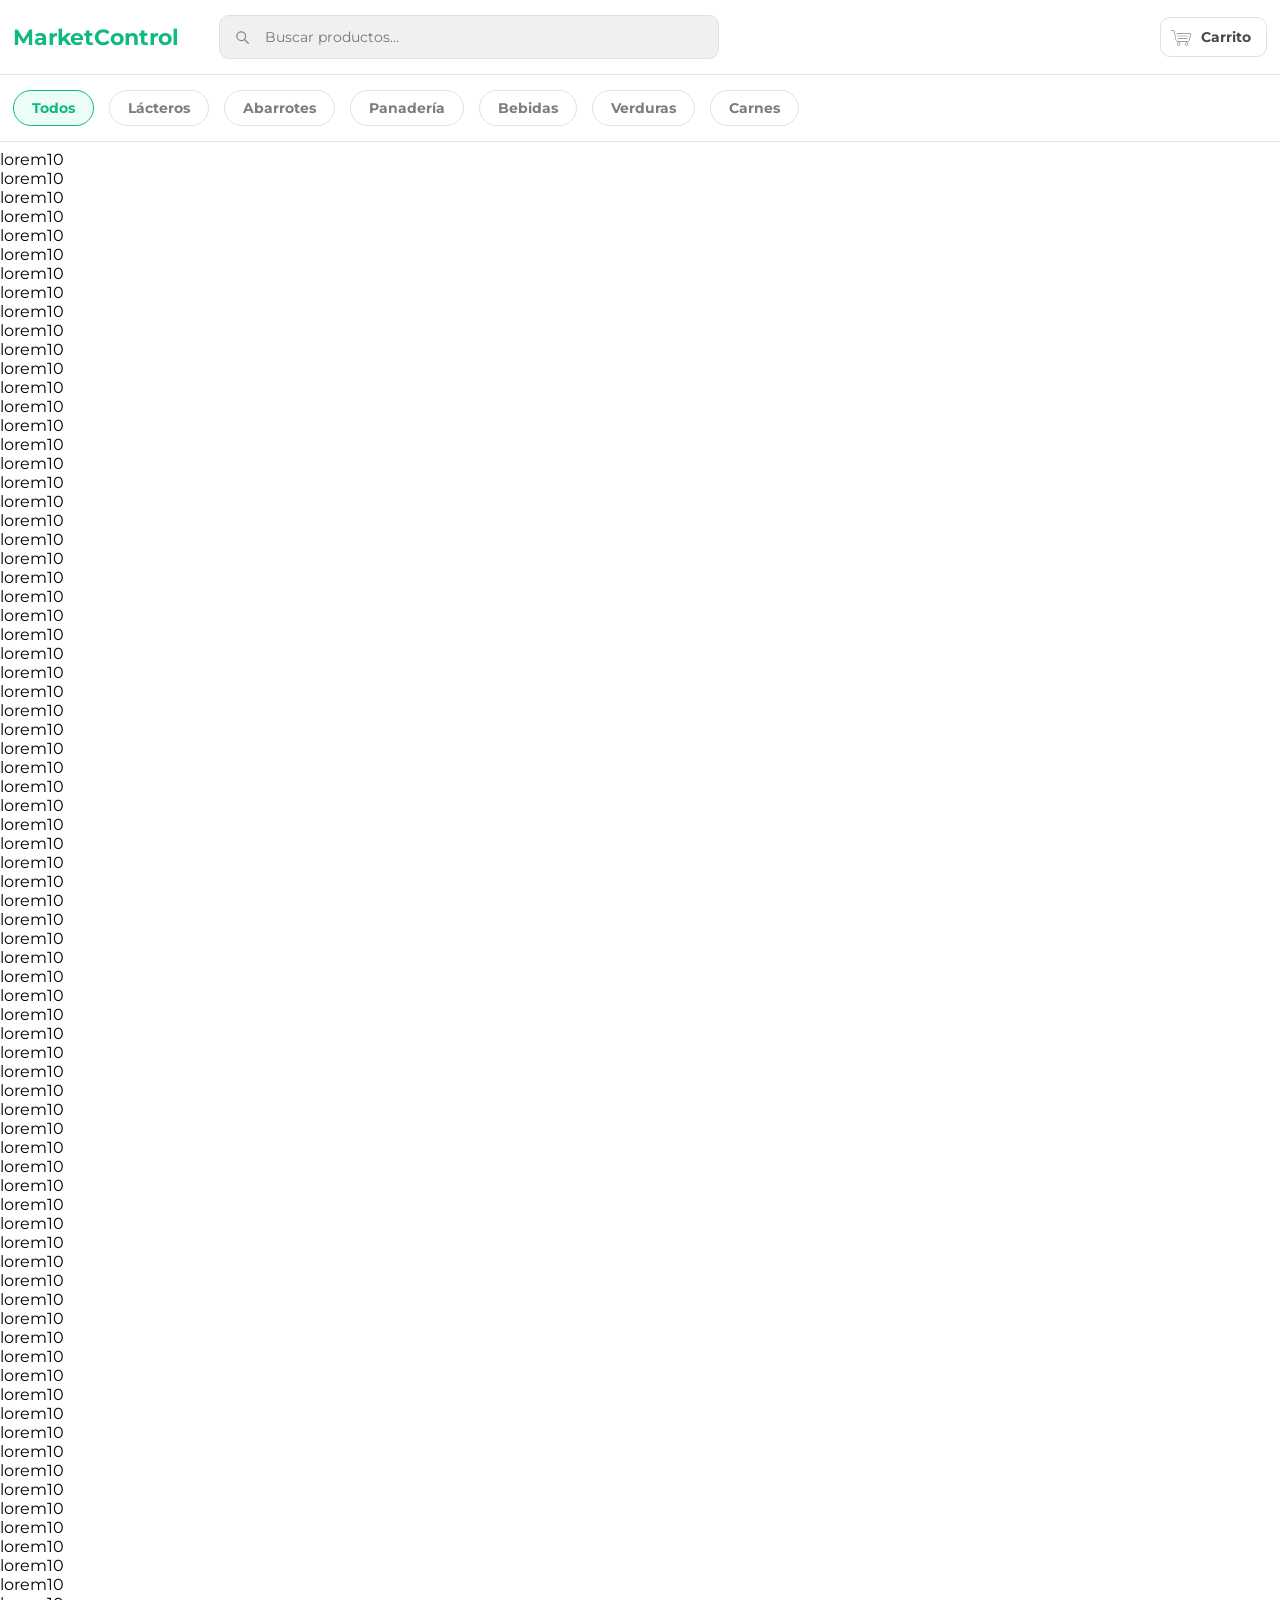
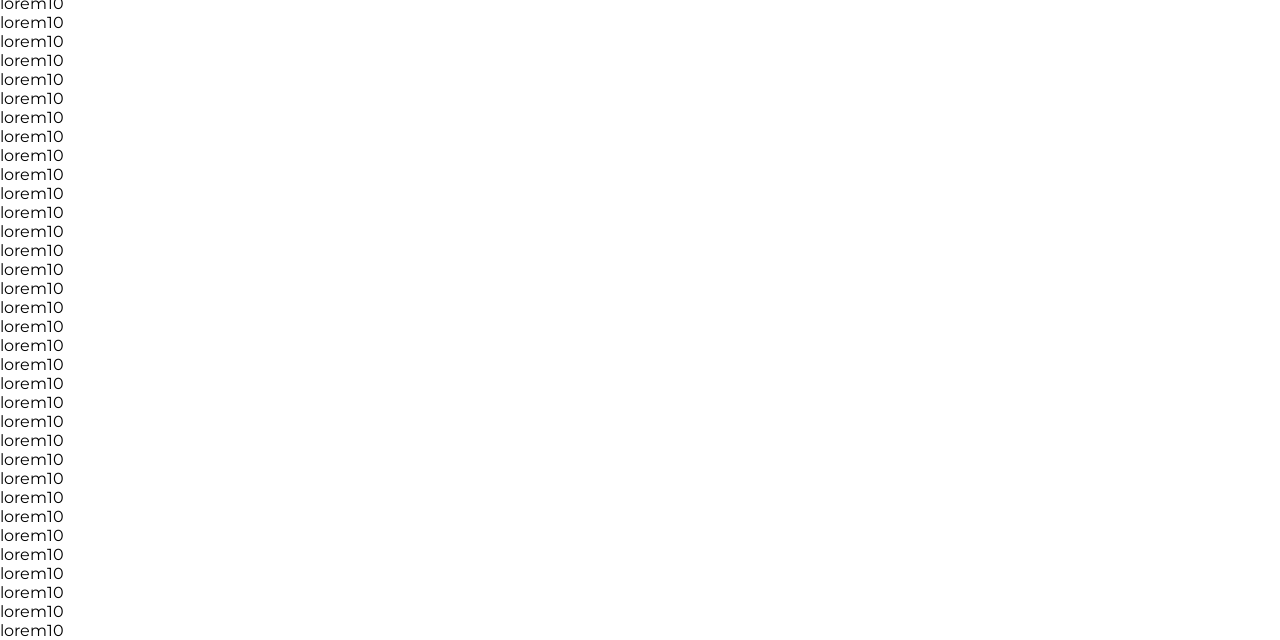
==== index.html @ b562dbaa "Cabecera de la tienda MarketControl" ====
<!DOCTYPE html>
<html lang="en">

<head>
    <meta charset="UTF-8">
    <meta name="viewport" content="width=device-width, initial-scale=1.0">
    <title>MarketControl</title>
    <link rel="stylesheet" href="style.css">
    <link rel="preconnect" href="https://fonts.googleapis.com">
    <link rel="preconnect" href="https://fonts.gstatic.com" crossorigin>
    <link href="https://fonts.googleapis.com/css2?family=Montserrat:wght@400;700&display=swap" rel="stylesheet">
</head>

<body>
    <header>
        <nav class="encabezado">
            <div class="barra-superior">
                <p class="logo">MarketControl</p>
                <button type="button" class="boton-buscar"></button>
                <form action="" method="get">
                    <input type="search" class="buscador-lupa" name="" placeholder="Buscar productos...">
                </form>
                <div class="carrito-contenedor">
                    <button type="button" class="boton-carrito">Carrito</button>
                    <div class="carrito-sidebar">
                        <div class="carrito-cabecera">
                            <h3>Carrito</h3>
                            <button class="carrito-cerrar">x</button>
                        </div>
                        <div class="carrito-cuerpo">
                            <div class="carrito-img"></div>
                            <h4>Carrito vacío</h4>
                            <p>Agregar productos para comenzar</p>
                            <button class="boton-accion">Ver productos</button>
                        </div>
                    </div>
                </div>
            </div>
            <div class="categoria">
                <button class="categoria-producto activo">Todos</button>
                <button class="categoria-producto">Lácteros</button>
                <button class="categoria-producto">Abarrotes</button>
                <button class="categoria-producto">Panadería</button>
                <button class="categoria-producto">Bebidas</button>
                <button class="categoria-producto">Verduras</button>
                <button class="categoria-producto">Carnes</button>
            </div>
        </nav>
    </header>
    <main>
    <p>lorem10</p>
    <p>lorem10</p>
    <p>lorem10</p>
    <p>lorem10</p>
    <p>lorem10</p>
    <p>lorem10</p>
    <p>lorem10</p>
    <p>lorem10</p>
    <p>lorem10</p>
    <p>lorem10</p>
    <p>lorem10</p>
    <p>lorem10</p>
    <p>lorem10</p>
    <p>lorem10</p>
    <p>lorem10</p>
    <p>lorem10</p>
    <p>lorem10</p>
    <p>lorem10</p>
    <p>lorem10</p>
    <p>lorem10</p><p>lorem10</p>
    <p>lorem10</p>
    <p>lorem10</p>
    <p>lorem10</p>
    <p>lorem10</p>
    <p>lorem10</p>
    <p>lorem10</p>
    <p>lorem10</p>
    <p>lorem10</p>
    <p>lorem10</p><p>lorem10</p>
    <p>lorem10</p>
    <p>lorem10</p>
    <p>lorem10</p>
    <p>lorem10</p>
    <p>lorem10</p>
    <p>lorem10</p>
    <p>lorem10</p>
    <p>lorem10</p>
    <p>lorem10</p><p>lorem10</p>
    <p>lorem10</p>
    <p>lorem10</p>
    <p>lorem10</p>
    <p>lorem10</p>
    <p>lorem10</p>
    <p>lorem10</p>
    <p>lorem10</p>
    <p>lorem10</p>
    <p>lorem10</p><p>lorem10</p>
    <p>lorem10</p>
    <p>lorem10</p>
    <p>lorem10</p>
    <p>lorem10</p>
    <p>lorem10</p>
    <p>lorem10</p>
    <p>lorem10</p>
    <p>lorem10</p>
    <p>lorem10</p><p>lorem10</p>
    <p>lorem10</p>
    <p>lorem10</p>
    <p>lorem10</p>
    <p>lorem10</p>
    <p>lorem10</p>
    <p>lorem10</p>
    <p>lorem10</p>
    <p>lorem10</p>
    <p>lorem10</p><p>lorem10</p>
    <p>lorem10</p>
    <p>lorem10</p>
    <p>lorem10</p>
    <p>lorem10</p>
    <p>lorem10</p>
    <p>lorem10</p>
    <p>lorem10</p>
    <p>lorem10</p>
    <p>lorem10</p><p>lorem10</p>
    <p>lorem10</p>
    <p>lorem10</p>
    <p>lorem10</p>
    <p>lorem10</p>
    <p>lorem10</p>
    <p>lorem10</p>
    <p>lorem10</p>
    <p>lorem10</p>
    <p>lorem10</p><p>lorem10</p>
    <p>lorem10</p>
    <p>lorem10</p>
    <p>lorem10</p>
    <p>lorem10</p>
    <p>lorem10</p>
    <p>lorem10</p>
    <p>lorem10</p>
    <p>lorem10</p>
    <p>lorem10</p><p>lorem10</p>
    <p>lorem10</p>
    <p>lorem10</p>
    <p>lorem10</p>
    <p>lorem10</p>
    <p>lorem10</p>
    <p>lorem10</p>
    <p>lorem10</p>
    <p>lorem10</p>
    <p>lorem10</p>
    </main>
</body>
<script src="script.js"></script>
</html>
---- style.css ----
*,
*::after,
*::before {
    margin: 0;
    padding: 0;
    box-sizing: border-box;
}

body {
    font-family: 'Montserrat', sans-serif;
}

header {
    position: fixed;
    top: 0;
    left: 0;
    width: 100%;
    background-color: #ffffff;
    z-index: 900;
}

.encabezado {
    border-bottom: 1px solid #e0e0e0;
}

.barra-superior {
    display: flex;
    justify-content: flex-start;
    align-items: center;
    padding: 15px 1%;
    border-bottom: 1px solid #e0e0e0;
}

.boton-buscar {
    display: none;
}

.barra-superior form {
    flex-grow: 1;
    max-width: 500px;
    margin-left: 40px;
    margin-right: auto;
}

.buscador-lupa {
    width: 100%;
    padding: 12px 15px 12px 45px;
    font-family: 'Montserrat', sans-serif;
    font-size: 14px;
    border: 1px solid #e0e0e0;
    border-radius: 10px;
    background-color: #eff0f2;
    outline: none;
    background-image: url('data:image/svg+xml;utf8,<svg viewBox="0 0 24 24" xmlns="http://www.w3.org/2000/svg" fill="%23888"><g data-name="Layer 2" id="Layer_2"><path d="M18,10a8,8,0,1,0-3.1,6.31l6.4,6.4,1.41-1.41-6.4-6.4A8,8,0,0,0,18,10Zm-8,6a6,6,0,1,1,6-6A6,6,0,0,1,10,16Z"/></g></svg>');
    background-repeat: no-repeat;
    background-position: 15px center;
    background-size: 15px;
}

.buscador-lupa:focus {
    border-color: #2ea76b91;
    background-color: #ffffff;
}

.logo {
    font-size: 22px;
    font-weight: 700;
    color: #10b981;
    letter-spacing: -0, 5px;
}

.boton-carrito {
    font-family: 'Montserrat', sans-serif;
    font-size: 14px;
    font-weight: 700;
    color: #4a4a4a;
    background-color: #ffffff;
    border: 1px solid #e0e0e0;
    border-radius: 10px;
    padding: 10px 15px 10px 40px;
    background-image: url('data:image/svg+xml;utf8, <svg height="30" viewBox="0 0 30 30" width="30" xmlns="http://www.w3.org/2000/svg" fill="%23888"><path d="M10.5 17h14c.278 0 .5.223.5.5s-.222.5-.5.5h-14c-.276 0-.5-.223-.5-.5s.224-.5.5-.5zm-1-4h16c.278 0 .5.223.5.5s-.222.5-.5.5h-16c-.276 0-.5-.223-.5-.5s.224-.5.5-.5zm-9-8c-.653 0-.67 1 0 1h3.6c.078.346.64 2.81 1.312 5.736.717 3.126 1.452 7.32 1.606 7.893.132.494.255 1.055.62 1.544.362.488 1 .826 1.862.826h16c.86 0 1.5-.338 1.863-.826.364-.49.487-1.05.62-1.545.265-.993 1.62-6.944 1.89-7.952.152-.566.202-1.156.022-1.69-.18-.534-.72-.988-1.395-.988h-20c-.653 0-.66 1 0 1h20c.325 0 .366.07.447.31.08.238.076.674-.04 1.108-.267.992-1.62 6.945-1.89 7.953-.135.506-.262.945-.456 1.206-.194.262-.42.424-1.06.424h-16c-.64 0-.866-.162-1.06-.424-.195-.26-.322-.7-.458-1.205-.114-.426-.88-4.732-1.595-7.856-.717-3.125-1.4-6.125-1.4-6.125C4.938 5.16 4.735 5 4.5 5zm23 18c-1.373 0-2.5 1.125-2.5 2.5s1.127 2.5 2.5 2.5c1.376 0 2.5-1.125 2.5-2.5S24.877 23 23.5 23zm0 1c.836 0 1.5.666 1.5 1.5s-.664 1.5-1.5 1.5c-.833 0-1.5-.666-1.5-1.5s.667-1.5 1.5-1.5zm-12-1C10.128 23 9 24.125 9 25.5s1.127 2.5 2.5 2.5c1.376 0 2.5-1.125 2.5-2.5S12.877 23 11.5 23zm0 1c.836 0 1.5.666 1.5 1.5s-.664 1.5-1.5 1.5c-.833 0-1.5-.666-1.5-1.5s.667-1.5 1.5-1.5z"/></svg>');
    background-repeat: no-repeat;
    background-position: 10px center;
    background-size: 20px;
    cursor: pointer;

}

.boton-carrito:hover {
    background-color: #e2e4e7;
}

.carrito-sidebar {
    position: fixed;
    top: 0;
    right: -35vw;
    width: 25vw;
    height: 100vh;
    background-color: #ffffff;
    box-shadow: -5px 0 15px rgba(0, 0, 0, 0.05);
    z-index: 1000;
    padding: 20px;
    display: flex;
    flex-direction: column;
    transition: right 0.6s ease;
}

.carrito-cabecera h3{
    color:  #4a4a4a;
    padding: 10px 15px 10px 40px;
    background-image: url('data:image/svg+xml;utf8, <svg height="30" viewBox="0 0 30 30" width="30" xmlns="http://www.w3.org/2000/svg" fill="%2310b981"><path d="M10.5 17h14c.278 0 .5.223.5.5s-.222.5-.5.5h-14c-.276 0-.5-.223-.5-.5s.224-.5.5-.5zm-1-4h16c.278 0 .5.223.5.5s-.222.5-.5.5h-16c-.276 0-.5-.223-.5-.5s.224-.5.5-.5zm-9-8c-.653 0-.67 1 0 1h3.6c.078.346.64 2.81 1.312 5.736.717 3.126 1.452 7.32 1.606 7.893.132.494.255 1.055.62 1.544.362.488 1 .826 1.862.826h16c.86 0 1.5-.338 1.863-.826.364-.49.487-1.05.62-1.545.265-.993 1.62-6.944 1.89-7.952.152-.566.202-1.156.022-1.69-.18-.534-.72-.988-1.395-.988h-20c-.653 0-.66 1 0 1h20c.325 0 .366.07.447.31.08.238.076.674-.04 1.108-.267.992-1.62 6.945-1.89 7.953-.135.506-.262.945-.456 1.206-.194.262-.42.424-1.06.424h-16c-.64 0-.866-.162-1.06-.424-.195-.26-.322-.7-.458-1.205-.114-.426-.88-4.732-1.595-7.856-.717-3.125-1.4-6.125-1.4-6.125C4.938 5.16 4.735 5 4.5 5zm23 18c-1.373 0-2.5 1.125-2.5 2.5s1.127 2.5 2.5 2.5c1.376 0 2.5-1.125 2.5-2.5S24.877 23 23.5 23zm0 1c.836 0 1.5.666 1.5 1.5s-.664 1.5-1.5 1.5c-.833 0-1.5-.666-1.5-1.5s.667-1.5 1.5-1.5zm-12-1C10.128 23 9 24.125 9 25.5s1.127 2.5 2.5 2.5c1.376 0 2.5-1.125 2.5-2.5S12.877 23 11.5 23zm0 1c.836 0 1.5.666 1.5 1.5s-.664 1.5-1.5 1.5c-.833 0-1.5-.666-1.5-1.5s.667-1.5 1.5-1.5z"/></svg>');
    background-repeat: no-repeat;
    background-position: 10px center;
    background-size: 20px;
}

.carrito-cabecera{
    display: flex;
    justify-content: space-between;
    padding-bottom: 20px;
    border-bottom: 1px solid #e0e0e0;
    margin-bottom: 30px;
}

.carrito-cerrar{
    background: transparent;
    border: none;
    font-size: 18px;
    font-weight: 700;
    color: #888;
    cursor: pointer;
}

.carrito-cuerpo{
    display: flex;
    flex-direction: column;
    align-items: center;
    justify-content: center;
    flex-grow: 1;
    text-align: center;
}

.carrito-img{
    width: 80px;
    height: 80px;
    background-color: #f5f5f5;
    background-image: url('data:image/svg+xml;utf8, <svg height="30" viewBox="0 0 30 30" width="30" xmlns="http://www.w3.org/2000/svg" fill="%23000"><path d="M10.5 17h14c.278 0 .5.223.5.5s-.222.5-.5.5h-14c-.276 0-.5-.223-.5-.5s.224-.5.5-.5zm-1-4h16c.278 0 .5.223.5.5s-.222.5-.5.5h-16c-.276 0-.5-.223-.5-.5s.224-.5.5-.5zm-9-8c-.653 0-.67 1 0 1h3.6c.078.346.64 2.81 1.312 5.736.717 3.126 1.452 7.32 1.606 7.893.132.494.255 1.055.62 1.544.362.488 1 .826 1.862.826h16c.86 0 1.5-.338 1.863-.826.364-.49.487-1.05.62-1.545.265-.993 1.62-6.944 1.89-7.952.152-.566.202-1.156.022-1.69-.18-.534-.72-.988-1.395-.988h-20c-.653 0-.66 1 0 1h20c.325 0 .366.07.447.31.08.238.076.674-.04 1.108-.267.992-1.62 6.945-1.89 7.953-.135.506-.262.945-.456 1.206-.194.262-.42.424-1.06.424h-16c-.64 0-.866-.162-1.06-.424-.195-.26-.322-.7-.458-1.205-.114-.426-.88-4.732-1.595-7.856-.717-3.125-1.4-6.125-1.4-6.125C4.938 5.16 4.735 5 4.5 5zm23 18c-1.373 0-2.5 1.125-2.5 2.5s1.127 2.5 2.5 2.5c1.376 0 2.5-1.125 2.5-2.5S24.877 23 23.5 23zm0 1c.836 0 1.5.666 1.5 1.5s-.664 1.5-1.5 1.5c-.833 0-1.5-.666-1.5-1.5s.667-1.5 1.5-1.5zm-12-1C10.128 23 9 24.125 9 25.5s1.127 2.5 2.5 2.5c1.376 0 2.5-1.125 2.5-2.5S12.877 23 11.5 23zm0 1c.836 0 1.5.666 1.5 1.5s-.664 1.5-1.5 1.5c-.833 0-1.5-.666-1.5-1.5s.667-1.5 1.5-1.5z"/></svg>');
    background-repeat: no-repeat;
    background-position: center;
    background-size: 40px;
    border-radius: 30%;
    margin: 10px;
}

.carrito-cuerpo h4{
    font-size: 18px;
    font-weight: 700;
    color: #1a1a1a;
    margin-bottom: 10px;
}

.carrito-cuerpo p {
    font-size: 14px;
    font-weight: 500;
    color: #7d7d7d;
    margin-bottom: 30px;
}

.boton-accion {
    font-family: 'Montserrat', sans-serif;
    font-size: 14px;
    font-weight: 700;
    color: #ffffff;
    background-color: #10b981;
    border: none;
    padding: 12px 30px;
    border-radius: 25px;
    cursor: pointer;
    width: 100%;
}

.categoria {
    display: flex;
    gap: 15px;
    padding: 15px 1%;
    overflow-x: auto;
}

.categoria-producto {
    font-family: 'Montserrat', sans-serif;
    font-size: 14px;
    font-weight: 700;
    color: #7d7d7d;
    background-color: transparent;
    border: 1px solid #e0e0e0;
    padding: 8px 18px;
    border-radius: 20px;
    cursor: pointer;
    white-space: nowrap;
}

.categoria-producto:hover {
    color: #3a3a3a;
    border-color: #b5b5b5;
}

.categoria-producto.activo {
    color: #10b981;
    border-color: #10b981;
    background-color: #ecfdf5;
}

.carrito-sidebar.mostrar {
    right: 0;
}

main {
    margin-top: 150px;
}

/* RESPONSIVIDAD */
@media (max-width: 768px) {
    .boton-buscar {
        display: block;
        background: transparent;
        cursor: pointer;
        border-radius: 50%;
        width: 40px;
        height: 40px;
        border: 1px solid #e0e0e0;
        background-image: url('data:image/svg+xml;utf8,<svg viewBox="0 0 24 24" xmlns="http://www.w3.org/2000/svg" fill="%23888"><g data-name="Layer 2" id="Layer_2"><path d="M18,10a8,8,0,1,0-3.1,6.31l6.4,6.4,1.41-1.41-6.4-6.4A8,8,0,0,0,18,10Zm-8,6a6,6,0,1,1,6-6A6,6,0,0,1,10,16Z"/></g></svg>');
        background-repeat: no-repeat;
        background-position: center;
        background-size: 20px;
        margin-left: auto;
        margin-right: 15px;
    }

    .barra-superior form {
        display: none;
        position: absolute;
        top: 65px;
        left: 0;
        width: 100%;
        background-color: #ffffff;
        margin: 0;
        max-width: none;
        box-shadow: 0 4px 6px rgba(0, 0, 0, 0.05);
        padding: 12px 4%;
        border-bottom: 1px solid #e0e0e0;
        z-index: 950; 
    }

    .barra-superior form.abierto {
        display: block;
    }

    .boton-carrito{
        font-size: 0;
        width: 40px;
        height: 40px;
        padding: 0;
        background-position: center;
        border-radius: 50%;
    }

    .carrito-sidebar {
        width: 85vw;
        right: -90vw;
    }

}
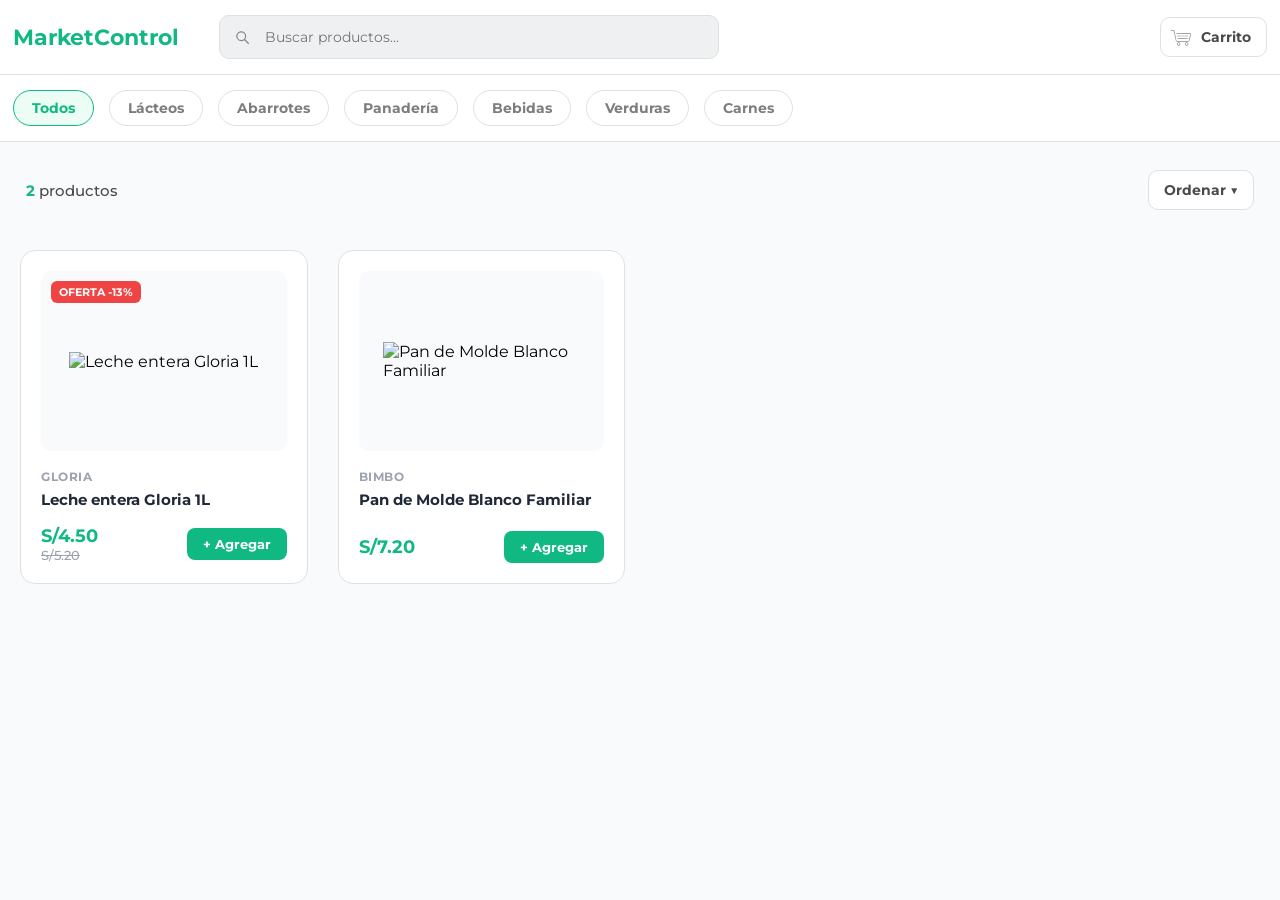
==== commit 49902458: "Avance de la Interfaz del Usuario" ====
--- a/index.html
+++ b/index.html
@@ -38,7 +38,7 @@
             </div>
             <div class="categoria">
                 <button class="categoria-producto activo">Todos</button>
-                <button class="categoria-producto">Lácteros</button>
+                <button class="categoria-producto">Lácteos</button>
                 <button class="categoria-producto">Abarrotes</button>
                 <button class="categoria-producto">Panadería</button>
                 <button class="categoria-producto">Bebidas</button>
@@ -48,108 +48,22 @@
         </nav>
     </header>
     <main>
-    <p>lorem10</p>
-    <p>lorem10</p>
-    <p>lorem10</p>
-    <p>lorem10</p>
-    <p>lorem10</p>
-    <p>lorem10</p>
-    <p>lorem10</p>
-    <p>lorem10</p>
-    <p>lorem10</p>
-    <p>lorem10</p>
-    <p>lorem10</p>
-    <p>lorem10</p>
-    <p>lorem10</p>
-    <p>lorem10</p>
-    <p>lorem10</p>
-    <p>lorem10</p>
-    <p>lorem10</p>
-    <p>lorem10</p>
-    <p>lorem10</p>
-    <p>lorem10</p><p>lorem10</p>
-    <p>lorem10</p>
-    <p>lorem10</p>
-    <p>lorem10</p>
-    <p>lorem10</p>
-    <p>lorem10</p>
-    <p>lorem10</p>
-    <p>lorem10</p>
-    <p>lorem10</p>
-    <p>lorem10</p><p>lorem10</p>
-    <p>lorem10</p>
-    <p>lorem10</p>
-    <p>lorem10</p>
-    <p>lorem10</p>
-    <p>lorem10</p>
-    <p>lorem10</p>
-    <p>lorem10</p>
-    <p>lorem10</p>
-    <p>lorem10</p><p>lorem10</p>
-    <p>lorem10</p>
-    <p>lorem10</p>
-    <p>lorem10</p>
-    <p>lorem10</p>
-    <p>lorem10</p>
-    <p>lorem10</p>
-    <p>lorem10</p>
-    <p>lorem10</p>
-    <p>lorem10</p><p>lorem10</p>
-    <p>lorem10</p>
-    <p>lorem10</p>
-    <p>lorem10</p>
-    <p>lorem10</p>
-    <p>lorem10</p>
-    <p>lorem10</p>
-    <p>lorem10</p>
-    <p>lorem10</p>
-    <p>lorem10</p><p>lorem10</p>
-    <p>lorem10</p>
-    <p>lorem10</p>
-    <p>lorem10</p>
-    <p>lorem10</p>
-    <p>lorem10</p>
-    <p>lorem10</p>
-    <p>lorem10</p>
-    <p>lorem10</p>
-    <p>lorem10</p><p>lorem10</p>
-    <p>lorem10</p>
-    <p>lorem10</p>
-    <p>lorem10</p>
-    <p>lorem10</p>
-    <p>lorem10</p>
-    <p>lorem10</p>
-    <p>lorem10</p>
-    <p>lorem10</p>
-    <p>lorem10</p><p>lorem10</p>
-    <p>lorem10</p>
-    <p>lorem10</p>
-    <p>lorem10</p>
-    <p>lorem10</p>
-    <p>lorem10</p>
-    <p>lorem10</p>
-    <p>lorem10</p>
-    <p>lorem10</p>
-    <p>lorem10</p><p>lorem10</p>
-    <p>lorem10</p>
-    <p>lorem10</p>
-    <p>lorem10</p>
-    <p>lorem10</p>
-    <p>lorem10</p>
-    <p>lorem10</p>
-    <p>lorem10</p>
-    <p>lorem10</p>
-    <p>lorem10</p><p>lorem10</p>
-    <p>lorem10</p>
-    <p>lorem10</p>
-    <p>lorem10</p>
-    <p>lorem10</p>
-    <p>lorem10</p>
-    <p>lorem10</p>
-    <p>lorem10</p>
-    <p>lorem10</p>
-    <p>lorem10</p>
+        <div class="catalogo-info">
+            <p><span class="cantidad-producto">0</span> productos</p>
+            <div class="ordenar-producto">
+                <button type="" class="boton-ordenar">Ordenar <span>▼</span></button>
+                <div class="ordenar-opciones">
+                    <button type="button">Precio: Menor a Mayor</button>
+                    <button type="button">Precio: Mayor a Menor</button>
+                    <button type="button">Nombre: A-Z</button>
+                </div>
+            </div>
+        </div>
+        <div class="productos-grid">
+            
+        </div>
     </main>
 </body>
 <script src="script.js"></script>
+
 </html>
--- a/style.css
+++ b/style.css
@@ -8,6 +8,7 @@
 
 body {
     font-family: 'Montserrat', sans-serif;
+    background-color: #f9fafb;
 }
 
 header {
@@ -217,6 +218,192 @@
 main {
     margin-top: 150px;
 }
+
+.catalogo-info{
+    display: flex;
+    justify-content: space-between;
+    align-items: center;
+    padding: 20px 2%;
+    margin-bottom: 20px;
+}
+
+.catalogo-info p {
+    font-size: 15px;
+    font-weight: 500;
+    color: #4a4a4a;
+}
+
+.cantidad-producto {
+    font-weight: 700;
+    color: #10b981;
+}
+
+.ordenar-producto {
+    position: relative;
+}
+
+.boton-ordenar {
+    font-family: 'Montserrat', sans-serif;
+    font-size: 14px;
+    font-weight: 700;
+    color: #4a4a4a;
+    background-color: #ffffff;
+    border: 1px solid #e0e0e0;
+    border-radius: 10px;
+    padding: 10px 15px;
+    cursor: pointer;
+}
+
+.ordenar-opciones {
+    display: none;
+    position: absolute;
+    top: 110%;
+    right: 0;
+    background-color: #ffffff;
+    border: 1px solid #e0e0e0;
+    border-radius: 10px;
+    box-shadow: 0 4px 12px rgba(0, 0, 0, 0.08);
+    width: 200px;
+    z-index: 850;
+    overflow: hidden;
+}
+
+.ordenar-opciones button {
+    width: 100%;
+    padding: 12px 15px;
+    font-family: 'Montserrat', sans-serif;
+    font-size: 13px;
+    font-weight: 500;
+    color: #4a4a4a;
+    background-color: transparent;
+    border: none;
+    text-align: left;
+    cursor: pointer;
+}
+
+.ordenar-opciones button:hover {
+    background-color: #ecfdf5;
+    color: #10b981;
+}
+
+.ordenar-producto.abierto .ordenar-opciones {
+    display: block;
+}
+
+.productos-grid {
+    display: grid;
+    grid-template-columns: repeat(auto-fill, minmax(250px, 1fr));
+    gap: 30px;
+    margin: 20px;    
+}
+
+.producto-card {
+    background-color: #ffffff;
+    border: 1px solid #e0e0e0;
+    border-radius: 15px;
+    padding: 20px;
+    display: flex;
+    flex-direction: column;
+    transition: transform 0.3s ease, box-shadow 0.3s ease;
+}
+
+.producto-card:hover {
+    transform: translateY(-5px) scale(1.02);
+    box-shadow: 0 10px 20px rgba(0, 0, 0, 0.08);
+}
+
+.producto-visual {
+    position: relative;
+    background-color: #f9fafb;
+    border-radius: 10px;
+    height: 180px;
+    display: flex;
+    align-items: center;
+    justify-content: center;
+    overflow: hidden;
+}
+
+.imagen-producto {
+    max-width: 80%;
+    max-height: 80%;
+    object-fit: contain;
+}
+
+.etiqueta-contenedor {
+    position: absolute;
+    top: 10px;
+    left: 10px;
+    background-color: #ef4444;
+    color: #ffffff;
+    font-size: 11px;
+    font-weight: 700;
+    padding: 4px 8px;
+    border-radius: 6px;
+    text-transform: uppercase;
+}
+
+.producto-detalles {
+    margin: 15px 0;
+}
+
+.producto-marca {
+    font-size: 12px;
+    font-weight: 700;
+    color: #9ca3af;
+    text-transform: uppercase;
+    letter-spacing: 0.5px;
+}
+
+.producto-nombre {
+    font-size: 15px;
+    font-weight: 700;
+    color: #1f2937;
+    margin-top: 4px;
+    line-height: 1.4;
+}
+
+.producto-compra {
+    display: flex;
+    justify-content: space-between;
+    align-items: center;
+    margin-top: auto;
+}
+
+.precios {
+    display: flex;
+    flex-direction: column;
+}
+
+.precio-actual {
+    font-size: 18px;
+    font-weight: 700;
+    color: #10b981;
+}
+
+.precio-antiguo {
+    font-size: 13px;
+    font-weight: 500;
+    color: #9ca3af;
+    text-decoration: line-through;
+}
+
+.boton-agregar {
+    font-family: 'Montserrat', sans-serif;
+    font-size: 13px;
+    font-weight: 700;
+    color: #ffffff;
+    background-color: #10b981;
+    border: none;
+    padding: 8px 16px;
+    border-radius: 8px;
+    cursor: pointer;
+    transition: background-color 0.2s ease;
+}
+
+.boton-agregar:hover {
+    background-color: #059669;
+}
+
 
 /* RESPONSIVIDAD */
 @media (max-width: 768px) {
@@ -269,4 +456,35 @@
         right: -90vw;
     }
 
+    .catalogo-info {
+        padding: 15px 4%;
+        margin-bottom: 15px;
+    }
+
+    .catalogo-info p {
+        font-size: 14px;
+    }
+
+    .ordenar-opciones {
+        width: 180px;
+    }
+
+    .productos-grid {
+        gap: 15px;
+        padding: 0 4%;
+    }
+
+    .producto-card {
+        padding: 12px;
+        border-radius: 12px;
+    }
+
+    .producto-visual {
+        height: 140px;
+    }
+
+    .precio-actual {
+        font-size: 16px;
+    }
+
 }
